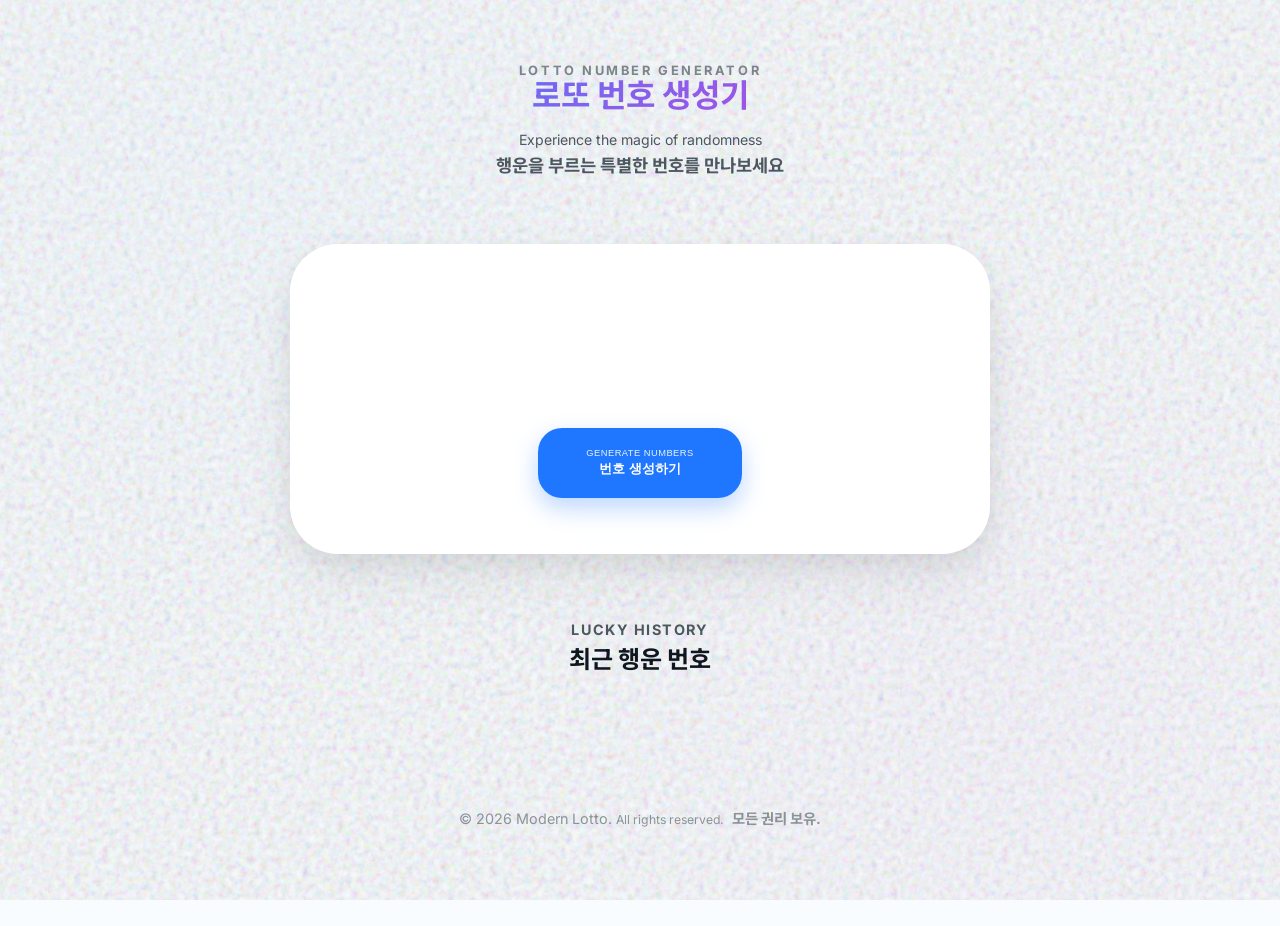
==== index.html @ 96208307 "feat: implement premium bilingual lotto generator with history and copy features" ====
<!doctype html>
<html lang="en">
<head>
  <meta charset="UTF-8" />
  <meta name="viewport" content="width=device-width, initial-scale=1.0" />
  <title>Modern Lotto Generator | 프리미엄 로또 번호 생성기</title>
  <link href='/style.css' rel='stylesheet'>
  <link rel="preconnect" href="https://fonts.googleapis.com">
  <link rel="preconnect" href="https://fonts.gstatic.com" crossorigin>
  <link href="https://fonts.googleapis.com/css2?family=Inter:wght@400;700&family=Noto+Sans+KR:wght@400;700&display=swap" rel="stylesheet">
</head>
<body>
  <div class="background-texture"></div>
  <main class="container">
    <header class="header">
      <h1 class="title">
        <span class="en">Lotto Number Generator</span>
        <span class="ko">로또 번호 생성기</span>
      </h1>
      <p class="subtitle">
        <span class="en">Experience the magic of randomness</span>
        <span class="ko">행운을 부르는 특별한 번호를 만나보세요</span>
      </p>
    </header>

    <section class="generator-card">
      <div id="ball-container" class="ball-container">
        <!-- Lotto balls will be generated here -->
      </div>
      <div class="action-group">
        <button id="generate-btn" class="generate-btn">
          <span class="en">Generate Numbers</span>
          <span class="ko">번호 생성하기</span>
        </button>
        <button id="copy-btn" class="copy-btn" title="Copy to clipboard" style="display: none;">
          <svg xmlns="http://www.w3.org/2000/svg" width="24" height="24" viewBox="0 0 24 24" fill="none" stroke="currentColor" stroke-width="2" stroke-linecap="round" stroke-linejoin="round"><rect x="9" y="9" width="13" height="13" rx="2" ry="2"></rect><path d="M5 15H4a2 2 0 0 1-2-2V4a2 2 0 0 1 2-2h9a2 2 0 0 1 2 2v1"></path></svg>
        </button>
      </div>
    </section>

    <section class="history-section">
      <h2 class="section-title">
        <span class="en">Lucky History</span>
        <span class="ko">최근 행운 번호</span>
      </h2>
      <div id="history-list" class="history-list">
        <!-- History items will be added here -->
      </div>
    </section>

    <footer class="footer">
      <p>&copy; 2026 Modern Lotto. <span class="en">All rights reserved.</span><span class="ko">모든 권리 보유.</span></p>
    </footer>
  </main>
  <script defer type="module" src="/main.js"></script>
</body>
</html>
---- style.css ----
@layer base, layout, components, utilities, animations;

@layer base {
  :root {
    --bg-color: oklch(0.99 0.005 240);
    --card-bg: oklch(1 0 0);
    --primary: oklch(0.6 0.22 260);
    --primary-hover: oklch(0.55 0.22 260);
    --text-main: oklch(0.2 0.02 240);
    --text-muted: oklch(0.45 0.02 240);
    --shadow-color: oklch(0 0 0 / 0.08);
    --ball-size: 3.5rem;
    --ball-shadow: oklch(0 0 0 / 0.15);
  }

  *, *::before, *::after {
    box-sizing: border-box;
    margin: 0;
    padding: 0;
  }

  body {
    font-family: 'Inter', 'Noto Sans KR', system-ui, -apple-system, sans-serif;
    background-color: var(--bg-color);
    color: var(--text-main);
    line-height: 1.6;
    min-height: 100dvh;
    display: flex;
    flex-direction: column;
    overflow-x: hidden;
  }

  /* Bilingual display */
  .en { display: block; font-size: 0.85em; }
  .ko { display: block; font-weight: 700; }
}

@layer layout {
  .background-texture {
    position: fixed;
    inset: 0;
    background: 
      radial-gradient(circle at 20% 20%, oklch(0.9 0.1 260 / 0.15), transparent 40%),
      radial-gradient(circle at 80% 80%, oklch(0.8 0.1 320 / 0.15), transparent 40%),
      url("data:image/svg+xml,%3Csvg viewBox='0 0 200 200' xmlns='http://www.w3.org/2000/svg'%3E%3Cfilter id='noiseFilter'%3E%3CfeTurbulence type='fractalNoise' baseFrequency='0.65' numOctaves='3' stitchTiles='stitch'/%3E%3C/filter%3E%3Crect width='100%25' height='100%25' filter='url(%23noiseFilter)'/%3E%3C/svg%3E");
    opacity: 0.4;
    pointer-events: none;
    z-index: -1;
  }

  .container {
    inline-size: min(100% - 2rem, 700px);
    margin-inline: auto;
    padding-block: 4rem;
    display: flex;
    flex-direction: column;
    gap: 4rem;
    flex: 1;
  }

  .header {
    text-align: center;
    .title {
      font-size: clamp(2rem, 8cvi, 3.5rem);
      line-height: 1.1;
      margin-block-end: 1rem;
      background: linear-gradient(135deg, var(--primary), oklch(0.6 0.25 320));
      -webkit-background-clip: text;
      -webkit-text-fill-color: transparent;
      .en { font-size: 0.4em; text-transform: uppercase; letter-spacing: 0.2em; opacity: 0.7; -webkit-text-fill-color: var(--text-muted); }
    }
    .subtitle {
      color: var(--text-muted);
      font-size: 1.1rem;
      .en { font-size: 0.8em; }
    }
  }

  .footer {
    text-align: center;
    color: var(--text-muted);
    font-size: 0.9rem;
    padding-block: 2rem;
    opacity: 0.6;
    .en { display: inline; margin-right: 0.5rem; }
    .ko { display: inline; }
  }
}

@layer components {
  .generator-card {
    background: var(--card-bg);
    padding: 3.5rem 2rem;
    border-radius: 3rem;
    box-shadow: 
      0 10px 30px var(--shadow-color),
      0 30px 60px oklch(0 0 0 / 0.05),
      inset 0 0 0 1px oklch(1 0 0 / 0.5);
    display: flex;
    flex-direction: column;
    align-items: center;
    gap: 3.5rem;
    transition: all 0.5s cubic-bezier(0.4, 0, 0.2, 1);
    position: relative;
    overflow: hidden;

    &::before {
      content: '';
      position: absolute;
      top: 0; left: 0; right: 0; height: 1px;
      background: linear-gradient(90deg, transparent, oklch(1 0 0 / 0.8), transparent);
    }
  }

  .ball-container {
    display: flex;
    flex-wrap: wrap;
    justify-content: center;
    gap: 1.25rem;
    min-height: calc(var(--ball-size) + 1rem);
    inline-size: 100%;
  }

  .action-group {
    display: flex;
    align-items: center;
    gap: 1rem;
  }

  .generate-btn {
    appearance: none;
    border: none;
    padding: 1.25rem 3rem;
    border-radius: 1.5rem;
    background: var(--primary);
    color: white;
    cursor: pointer;
    transition: all 0.3s cubic-bezier(0.4, 0, 0.2, 1);
    box-shadow: 0 10px 25px oklch(0.6 0.22 260 / 0.3);
    position: relative;
    overflow: hidden;

    &:hover {
      background: var(--primary-hover);
      transform: translateY(-2px);
      box-shadow: 0 15px 35px oklch(0.6 0.22 260 / 0.4);
    }

    &:active {
      transform: translateY(0);
    }

    .en { font-size: 0.7em; text-transform: uppercase; letter-spacing: 0.05em; opacity: 0.9; margin-bottom: 2px; }
  }

  .copy-btn {
    appearance: none;
    background: oklch(0.95 0.01 240);
    border: 1px solid oklch(0.9 0.02 240);
    color: var(--text-muted);
    padding: 1rem;
    border-radius: 1.25rem;
    cursor: pointer;
    transition: all 0.2s ease;
    display: grid;
    place-items: center;

    &:hover {
      background: oklch(0.9 0.02 240);
      color: var(--text-main);
    }
  }

  .history-section {
    display: flex;
    flex-direction: column;
    gap: 2rem;
    animation: fadeIn 1s ease forwards;

    .section-title {
      font-size: 1.5rem;
      color: var(--text-main);
      display: flex;
      flex-direction: column;
      align-items: center;
      .en { font-size: 0.6em; color: var(--text-muted); text-transform: uppercase; letter-spacing: 0.1em; }
    }
  }

  .history-list {
    display: flex;
    flex-direction: column;
    gap: 1rem;
  }

  .history-item {
    background: oklch(1 0 0 / 0.6);
    backdrop-filter: blur(10px);
    padding: 1.25rem;
    border-radius: 1.5rem;
    display: flex;
    justify-content: space-between;
    align-items: center;
    border: 1px solid oklch(0.9 0.01 240);
    animation: slideUp 0.5s ease-out forwards;
    box-shadow: 0 4px 12px var(--shadow-color);
  }

  .history-balls {
    display: flex;
    gap: 0.5rem;
    flex-wrap: wrap;
  }

  .history-timestamp {
    font-size: 0.8rem;
    color: var(--text-muted);
  }
}

@layer animations {
  @keyframes popIn {
    0% { transform: scale(0) rotate(-45deg); opacity: 0; }
    70% { transform: scale(1.1) rotate(5deg); }
    100% { transform: scale(1) rotate(0); opacity: 1; }
  }

  @keyframes fadeIn {
    from { opacity: 0; }
    to { opacity: 1; }
  }

  @keyframes slideUp {
    from { opacity: 0; transform: translateY(20px); }
    to { opacity: 1; transform: translateY(0); }
  }
}

@layer utilities {
  .glow {
    box-shadow: 0 0 20px currentColor;
  }
}
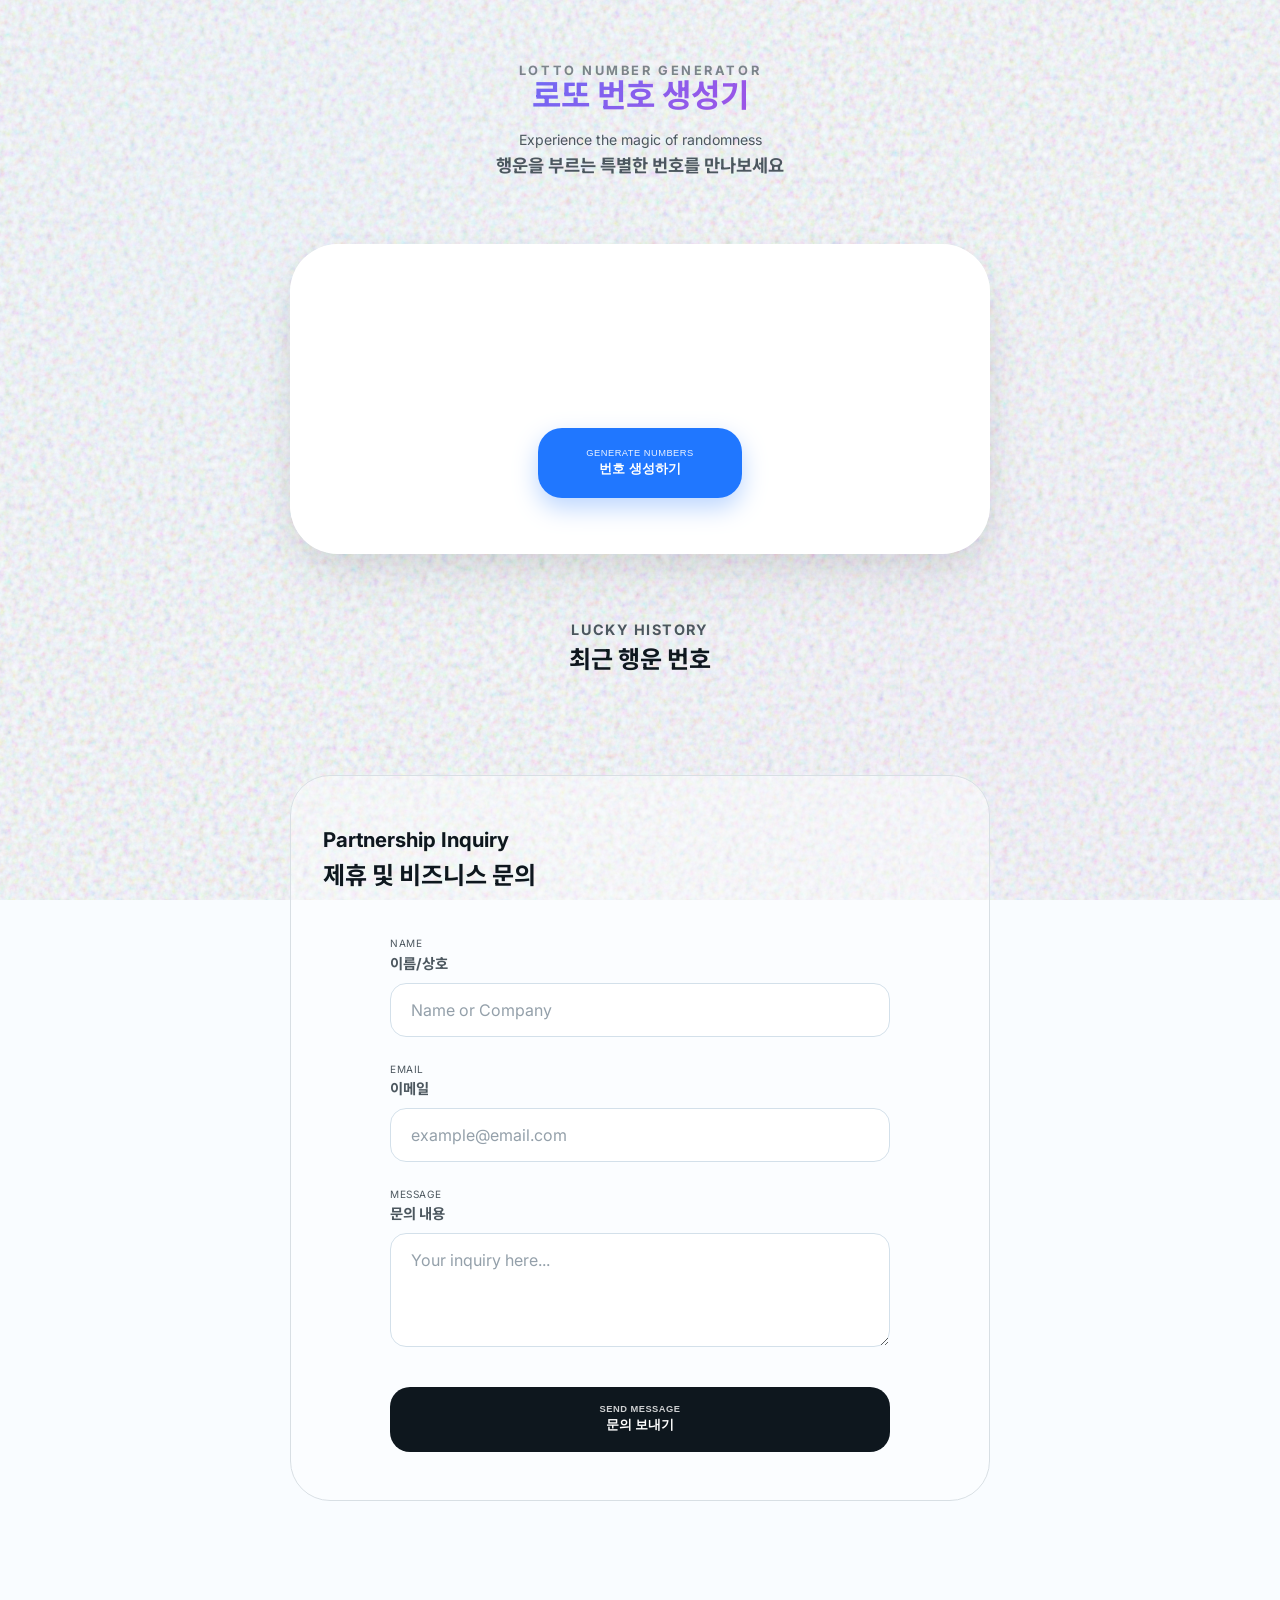
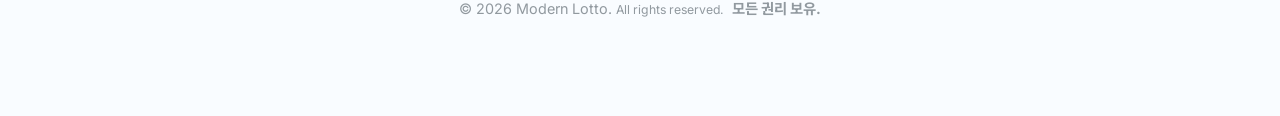
==== commit d2560ada: "feat: add partnership contact form powered by Formspree" ====
--- a/index.html
+++ b/index.html
@@ -48,6 +48,40 @@
       </div>
     </section>
 
+    <section class="contact-section">
+      <h2 class="section-title">
+        <span class="en">Partnership Inquiry</span>
+        <span class="ko">제휴 및 비즈니스 문의</span>
+      </h2>
+      <form action="https://formspree.io/f/mreynozj" method="POST" class="contact-form">
+        <div class="form-group">
+          <label for="name">
+            <span class="en">Name</span>
+            <span class="ko">이름/상호</span>
+          </label>
+          <input type="text" id="name" name="name" placeholder="Name or Company" required>
+        </div>
+        <div class="form-group">
+          <label for="email">
+            <span class="en">Email</span>
+            <span class="ko">이메일</span>
+          </label>
+          <input type="email" id="email" name="_replyto" placeholder="example@email.com" required>
+        </div>
+        <div class="form-group">
+          <label for="message">
+            <span class="en">Message</span>
+            <span class="ko">문의 내용</span>
+          </label>
+          <textarea id="message" name="message" rows="4" placeholder="Your inquiry here..." required></textarea>
+        </div>
+        <button type="submit" class="submit-btn">
+          <span class="en">Send Message</span>
+          <span class="ko">문의 보내기</span>
+        </button>
+      </form>
+    </section>
+
     <footer class="footer">
       <p>&copy; 2026 Modern Lotto. <span class="en">All rights reserved.</span><span class="ko">모든 권리 보유.</span></p>
     </footer>
--- a/style.css
+++ b/style.css
@@ -216,6 +216,89 @@
     font-size: 0.8rem;
     color: var(--text-muted);
   }
+
+  .contact-section {
+    display: flex;
+    flex-direction: column;
+    gap: 2.5rem;
+    animation: fadeIn 1s ease forwards;
+    background: oklch(1 0 0 / 0.4);
+    padding: 3rem 2rem;
+    border-radius: 2.5rem;
+    border: 1px solid oklch(0.9 0.01 240);
+  }
+
+  .contact-form {
+    display: grid;
+    gap: 1.5rem;
+    inline-size: 100%;
+    max-inline-size: 500px;
+    margin-inline: auto;
+
+    .form-group {
+      display: flex;
+      flex-direction: column;
+      gap: 0.5rem;
+
+      label {
+        font-size: 0.9rem;
+        color: var(--text-muted);
+        display: flex;
+        flex-direction: column;
+        .en { font-size: 0.7em; text-transform: uppercase; letter-spacing: 0.05em; }
+      }
+
+      input, textarea {
+        appearance: none;
+        background: white;
+        border: 1px solid oklch(0.9 0.02 240);
+        padding: 1rem 1.25rem;
+        border-radius: 1rem;
+        font-family: inherit;
+        font-size: 1rem;
+        transition: all 0.2s ease;
+        color: var(--text-main);
+
+        &:focus {
+          outline: none;
+          border-color: var(--primary);
+          box-shadow: 0 0 0 4px oklch(0.6 0.22 260 / 0.1);
+        }
+
+        &::placeholder {
+          color: oklch(0.7 0.02 240);
+        }
+      }
+
+      textarea {
+        resize: vertical;
+      }
+    }
+
+    .submit-btn {
+      appearance: none;
+      border: none;
+      padding: 1.1rem;
+      border-radius: 1.25rem;
+      background: var(--text-main);
+      color: white;
+      font-weight: 700;
+      cursor: pointer;
+      transition: all 0.3s ease;
+      margin-top: 1rem;
+
+      &:hover {
+        background: black;
+        transform: translateY(-2px);
+      }
+
+      &:active {
+        transform: translateY(0);
+      }
+
+      .en { font-size: 0.7em; text-transform: uppercase; letter-spacing: 0.05em; opacity: 0.8; margin-bottom: 2px; }
+    }
+  }
 }
 
 @layer animations {
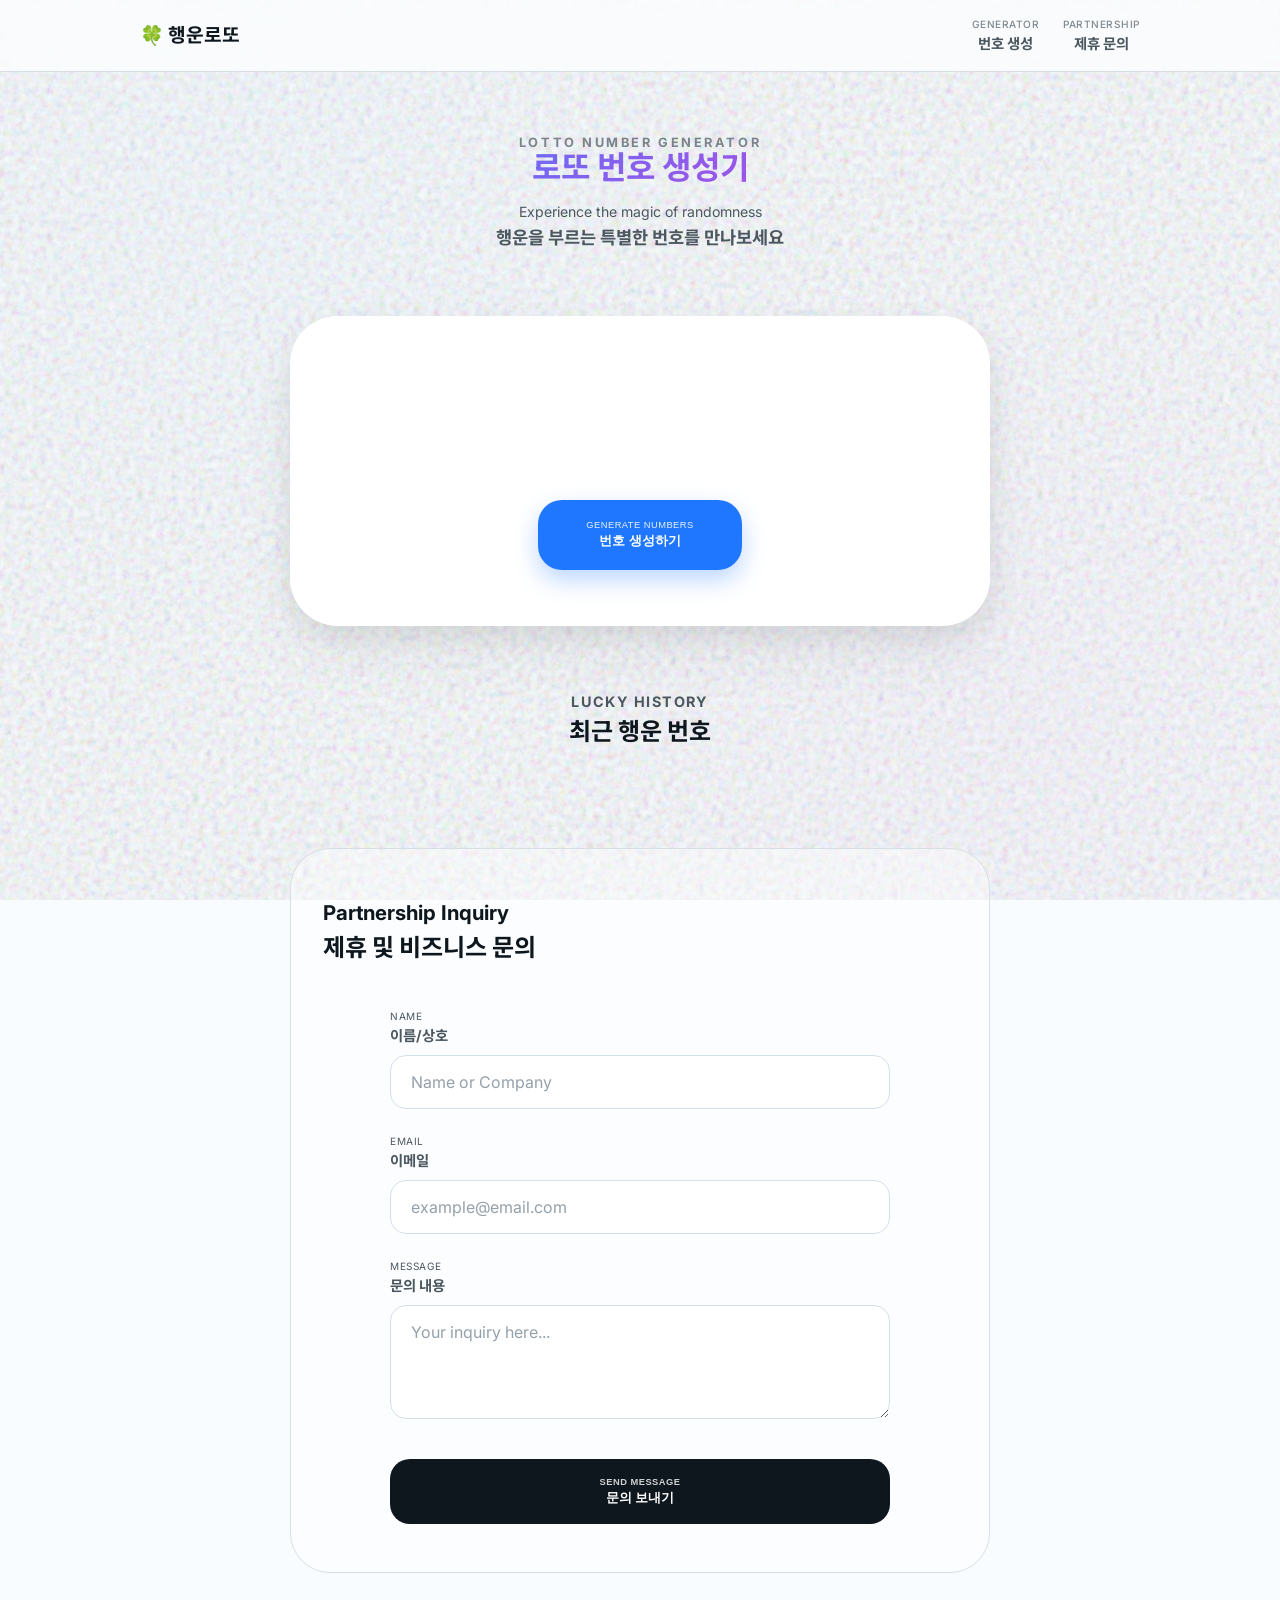
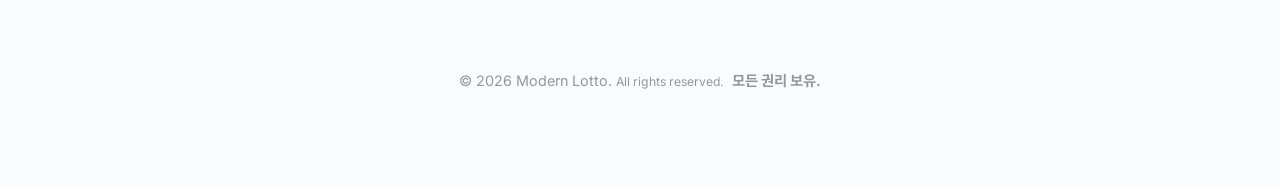
==== commit 48c36b4e: "feat: add sticky navigation bar with smooth scroll links" ====
--- a/index.html
+++ b/index.html
@@ -11,6 +11,23 @@
 </head>
 <body>
   <div class="background-texture"></div>
+  <nav class="nav-bar">
+    <div class="nav-container">
+      <div class="nav-logo">
+        <span class="ko">🍀 행운로또</span>
+      </div>
+      <div class="nav-links">
+        <a href="#generator" class="nav-link">
+          <span class="en">Generator</span>
+          <span class="ko">번호 생성</span>
+        </a>
+        <a href="#contact" class="nav-link">
+          <span class="en">Partnership</span>
+          <span class="ko">제휴 문의</span>
+        </a>
+      </div>
+    </div>
+  </nav>
   <main class="container">
     <header class="header">
       <h1 class="title">
@@ -23,7 +40,7 @@
       </p>
     </header>
 
-    <section class="generator-card">
+    <section id="generator" class="generator-card">
       <div id="ball-container" class="ball-container">
         <!-- Lotto balls will be generated here -->
       </div>
@@ -48,7 +65,7 @@
       </div>
     </section>
 
-    <section class="contact-section">
+    <section id="contact" class="contact-section">
       <h2 class="section-title">
         <span class="en">Partnership Inquiry</span>
         <span class="ko">제휴 및 비즈니스 문의</span>
--- a/style.css
+++ b/style.css
@@ -28,6 +28,57 @@
     display: flex;
     flex-direction: column;
     overflow-x: hidden;
+    scroll-behavior: smooth;
+  }
+
+  /* Navigation Bar */
+  .nav-bar {
+    position: sticky;
+    top: 0;
+    z-index: 100;
+    background: oklch(1 0 0 / 0.7);
+    backdrop-filter: blur(12px);
+    -webkit-backdrop-filter: blur(12px);
+    border-bottom: 1px solid oklch(0.9 0.01 240);
+    padding-block: 1rem;
+  }
+
+  .nav-container {
+    inline-size: min(100% - 2rem, 1000px);
+    margin-inline: auto;
+    display: flex;
+    justify-content: space-between;
+    align-items: center;
+  }
+
+  .nav-logo {
+    font-size: 1.2rem;
+    font-weight: 700;
+    color: var(--text-main);
+  }
+
+  .nav-links {
+    display: flex;
+    gap: 1.5rem;
+  }
+
+  .nav-link {
+    text-decoration: none;
+    color: var(--text-muted);
+    font-size: 0.9rem;
+    font-weight: 500;
+    transition: all 0.2s ease;
+    display: flex;
+    flex-direction: column;
+    align-items: center;
+
+    &:hover {
+      color: var(--primary);
+      transform: translateY(-1px);
+    }
+
+    .en { font-size: 0.7em; text-transform: uppercase; letter-spacing: 0.05em; opacity: 0.7; }
+    .ko { font-weight: 700; }
   }
 
   /* Bilingual display */
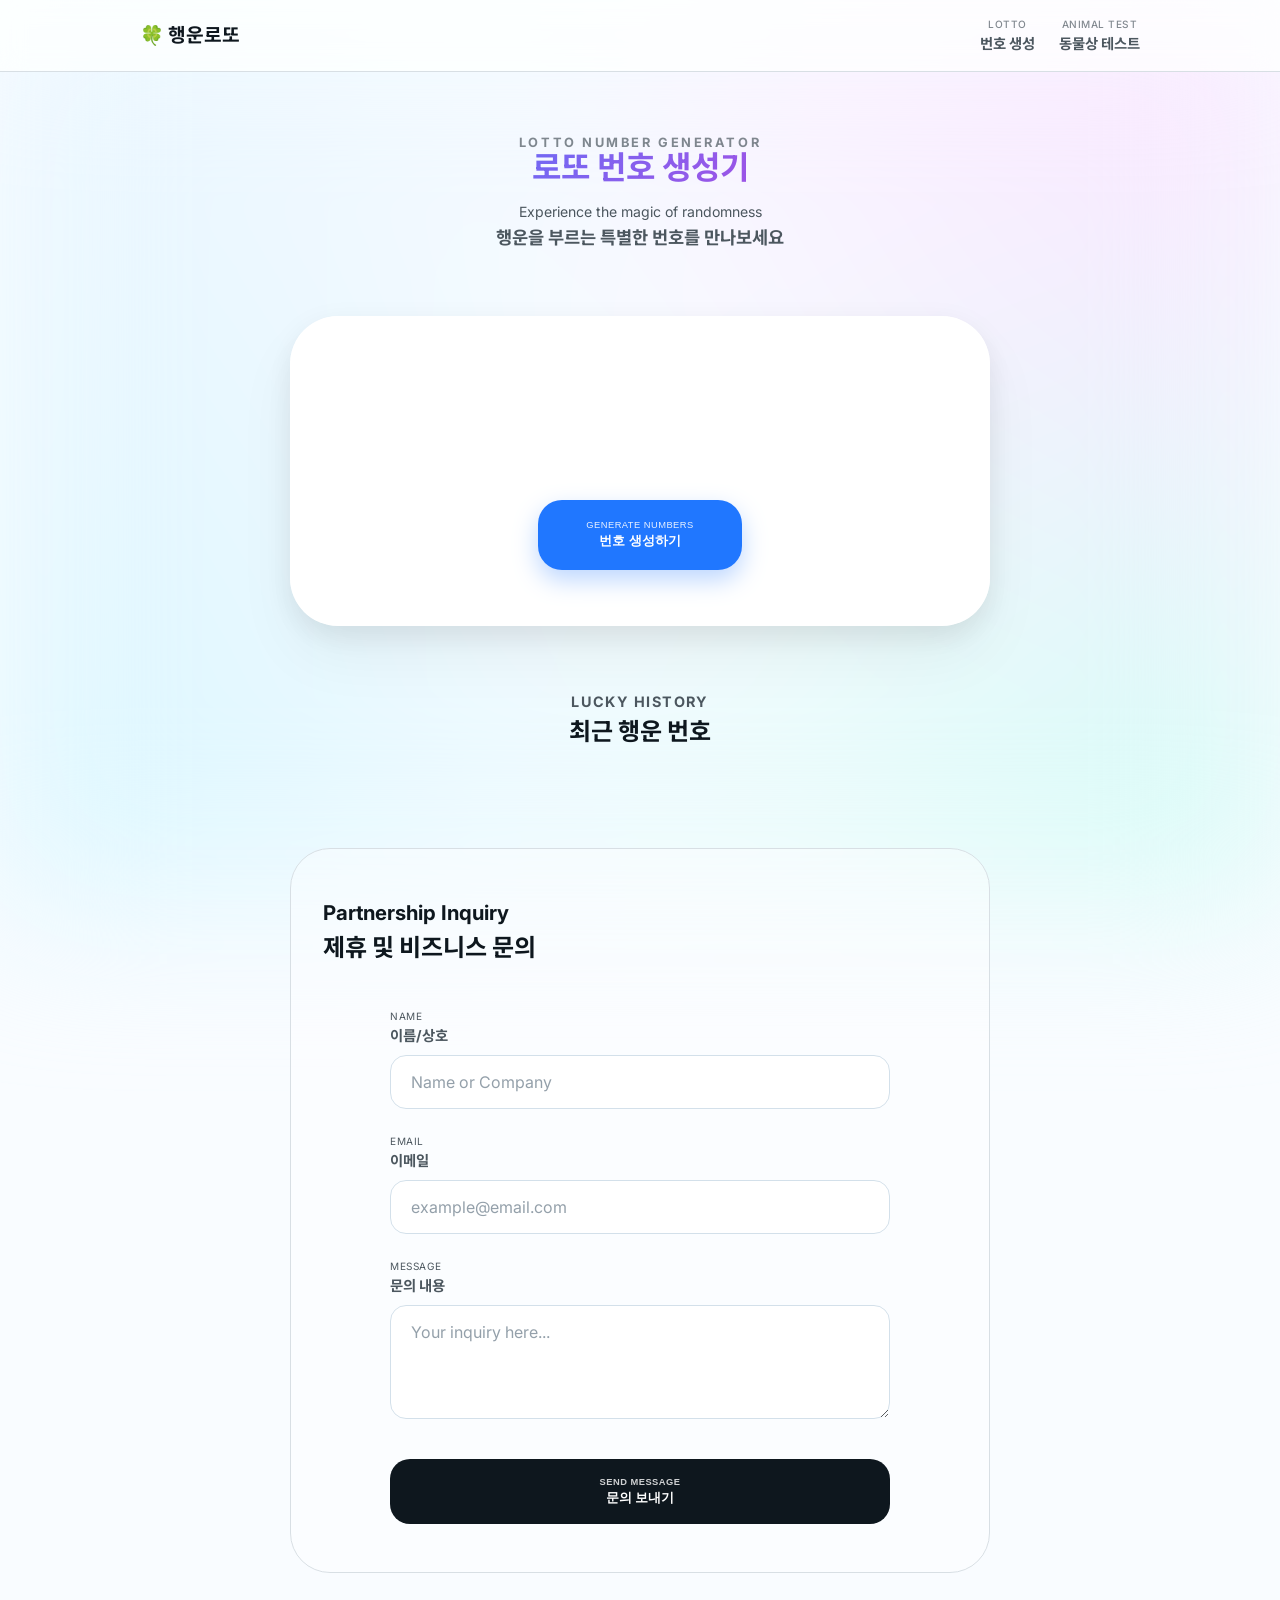
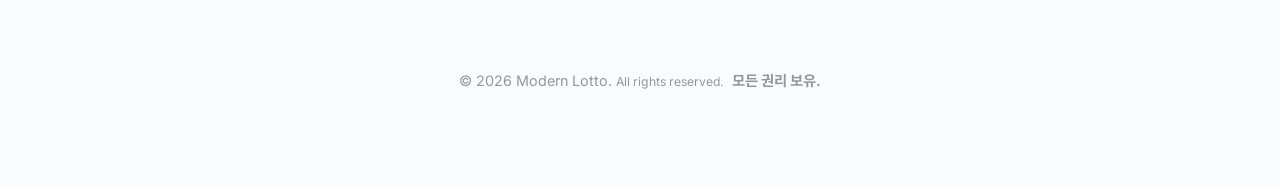
==== commit 63f7cd74: "feat: implement AI Animal Face Test with webcam and upload support" ====
--- a/index.html
+++ b/index.html
@@ -17,13 +17,13 @@
         <span class="ko">🍀 행운로또</span>
       </div>
       <div class="nav-links">
-        <a href="#generator" class="nav-link">
-          <span class="en">Generator</span>
+        <a href="/" class="nav-link active">
+          <span class="en">Lotto</span>
           <span class="ko">번호 생성</span>
         </a>
-        <a href="#contact" class="nav-link">
-          <span class="en">Partnership</span>
-          <span class="ko">제휴 문의</span>
+        <a href="/animal.html" class="nav-link">
+          <span class="en">Animal Test</span>
+          <span class="ko">동물상 테스트</span>
         </a>
       </div>
     </div>
--- a/style.css
+++ b/style.css
@@ -91,10 +91,13 @@
     position: fixed;
     inset: 0;
     background: 
-      radial-gradient(circle at 20% 20%, oklch(0.9 0.1 260 / 0.15), transparent 40%),
-      radial-gradient(circle at 80% 80%, oklch(0.8 0.1 320 / 0.15), transparent 40%),
-      url("data:image/svg+xml,%3Csvg viewBox='0 0 200 200' xmlns='http://www.w3.org/2000/svg'%3E%3Cfilter id='noiseFilter'%3E%3CfeTurbulence type='fractalNoise' baseFrequency='0.65' numOctaves='3' stitchTiles='stitch'/%3E%3C/filter%3E%3Crect width='100%25' height='100%25' filter='url(%23noiseFilter)'/%3E%3C/svg%3E");
-    opacity: 0.4;
+      radial-gradient(circle at 0% 0%, oklch(0.92 0.1 260 / 0.3), transparent 50%),
+      radial-gradient(circle at 100% 0%, oklch(0.85 0.15 320 / 0.3), transparent 50%),
+      radial-gradient(circle at 100% 100%, oklch(0.9 0.12 180 / 0.3), transparent 50%),
+      radial-gradient(circle at 0% 100%, oklch(0.88 0.1 220 / 0.3), transparent 50%),
+      var(--bg-color);
+    filter: blur(80px);
+    animation: backgroundShift 20s ease-in-out infinite alternate;
     pointer-events: none;
     z-index: -1;
   }
@@ -350,9 +353,151 @@
       .en { font-size: 0.7em; text-transform: uppercase; letter-spacing: 0.05em; opacity: 0.8; margin-bottom: 2px; }
     }
   }
+
+  /* Animal Test Styles */
+  .animal-test-card {
+    background: var(--card-bg);
+    padding: 3rem 2rem;
+    border-radius: 3rem;
+    box-shadow: 0 20px 50px var(--shadow-color);
+    display: flex;
+    flex-direction: column;
+    align-items: center;
+    gap: 3rem;
+  }
+
+  .input-controls {
+    display: flex;
+    gap: 1rem;
+    background: oklch(0.96 0.01 240);
+    padding: 0.5rem;
+    border-radius: 1.5rem;
+  }
+
+  .input-btn {
+    appearance: none;
+    border: none;
+    padding: 0.8rem 1.5rem;
+    border-radius: 1rem;
+    background: transparent;
+    color: var(--text-muted);
+    font-weight: 600;
+    cursor: pointer;
+    transition: all 0.2s ease;
+
+    &.active {
+      background: white;
+      color: var(--text-main);
+      box-shadow: 0 4px 12px oklch(0 0 0 / 0.05);
+    }
+    
+    .en { font-size: 0.7em; }
+  }
+
+  .media-container {
+    inline-size: 100%;
+    max-inline-size: 400px;
+    aspect-ratio: 1;
+    background: oklch(0.98 0.005 240);
+    border-radius: 2rem;
+    overflow: hidden;
+    position: relative;
+    border: 1px solid oklch(0.9 0.01 240);
+  }
+
+  .preview-box {
+    width: 100%;
+    height: 100%;
+    display: flex;
+    align-items: center;
+    justify-content: center;
+    
+    canvas {
+      width: 100% !important;
+      height: 100% !important;
+      object-fit: cover;
+    }
+  }
+
+  .upload-placeholder {
+    cursor: pointer;
+    display: flex;
+    flex-direction: column;
+    align-items: center;
+    gap: 1rem;
+    color: var(--text-muted);
+    text-align: center;
+    padding: 2rem;
+    
+    &:hover {
+      color: var(--primary);
+    }
+  }
+
+  .result-section {
+    inline-size: 100%;
+    display: flex;
+    flex-direction: column;
+    gap: 2rem;
+  }
+
+  .top-result {
+    text-align: center;
+    font-size: 1.5rem;
+    color: var(--primary);
+    min-height: 2.2rem;
+  }
+
+  .label-container {
+    display: flex;
+    flex-direction: column;
+    gap: 1.25rem;
+  }
+
+  .result-bar-wrapper {
+    display: flex;
+    flex-direction: column;
+    gap: 0.5rem;
+    opacity: 0.6;
+    transition: all 0.3s ease;
+
+    &.is-top {
+      opacity: 1;
+      .progress-fill {
+        background: var(--primary);
+      }
+    }
+  }
+
+  .result-label {
+    display: flex;
+    justify-content: space-between;
+    font-weight: 600;
+    font-size: 0.95rem;
+  }
+
+  .progress-bg {
+    height: 8px;
+    background: oklch(0.94 0.01 240);
+    border-radius: 4px;
+    overflow: hidden;
+  }
+
+  .progress-fill {
+    height: 100%;
+    background: oklch(0.8 0.05 240);
+    border-radius: 4px;
+    transition: width 0.5s cubic-bezier(0.175, 0.885, 0.32, 1.275);
+  }
 }
 
 @layer animations {
+  @keyframes backgroundShift {
+    0% { transform: scale(1) translate(0, 0); }
+    50% { transform: scale(1.1) translate(-2%, 2%); }
+    100% { transform: scale(1) translate(0, 0); }
+  }
+
   @keyframes popIn {
     0% { transform: scale(0) rotate(-45deg); opacity: 0; }
     70% { transform: scale(1.1) rotate(5deg); }
